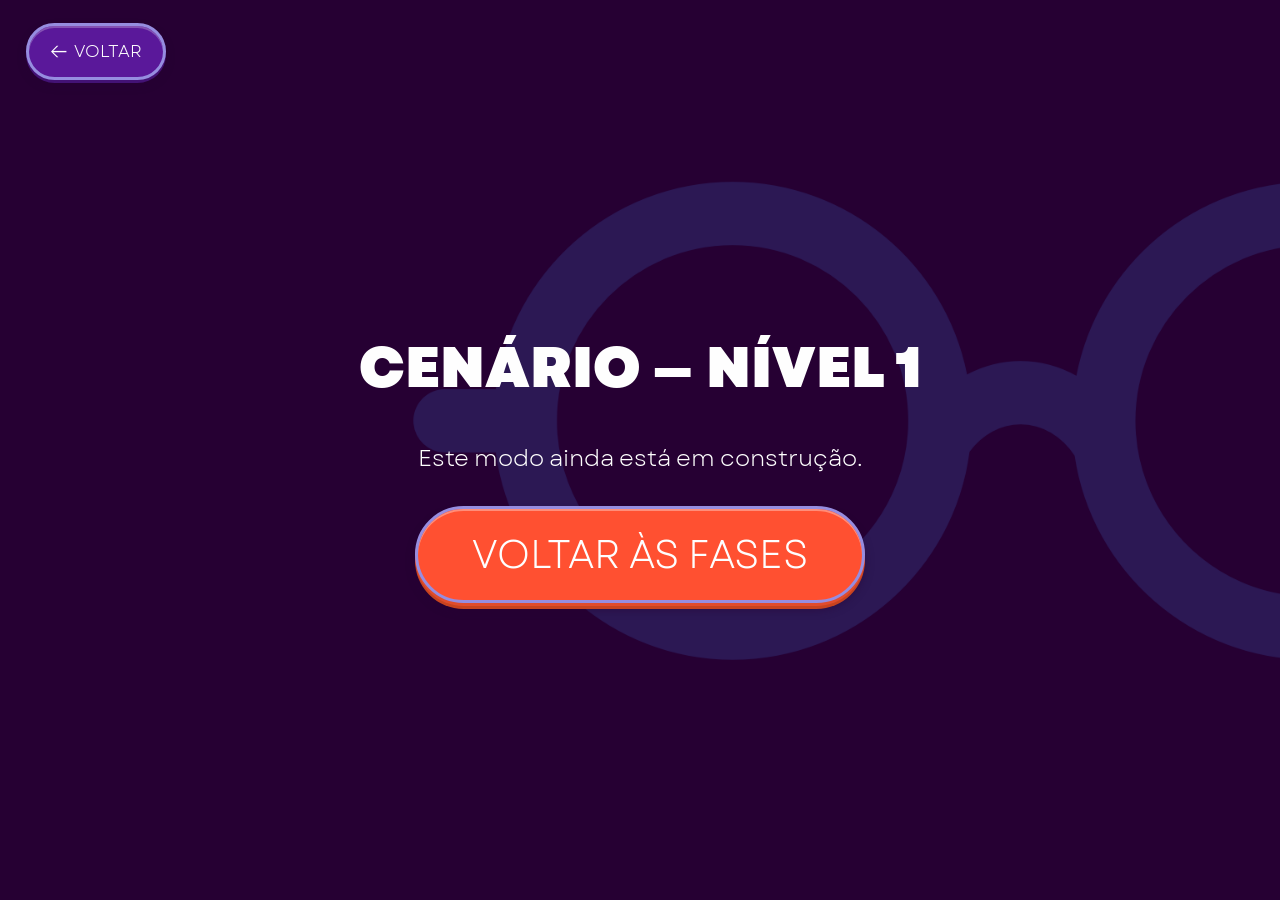
==== cenario.html @ 1d822c44 "Página das fases do modo cenário feita" ====
<!DOCTYPE html>
<html lang="pt-BR">
<head>
  <meta charset="UTF-8">
  <meta name="viewport" content="width=device-width, initial-scale=1.0">
  <title>Lineu — Cenário</title>
  <link rel="stylesheet" href="css/style.css">
</head>
<body>

  <a href="fases.html" class="voltar" aria-label="Voltar">
    <span class="voltar__seta" aria-hidden="true">&larr;</span> Voltar
  </a>

  <!-- Placeholder do modo Cenário. O nível escolhido chega pela query
       (?nivel=1). O jogo em si ainda não foi implementado — quando for,
       basta substituir o conteúdo de .cenario__group. -->
  <main class="cenario" id="cenario">
    <div class="cenario__spacer cenario__spacer--top" aria-hidden="true"></div>

    <div class="cenario__group">
      <h1 class="cenario__title" id="cenario-title">Cenário</h1>
      <p class="cenario__texto">Este modo ainda está em construção.</p>
      <a href="fases.html" class="btn">Voltar às fases</a>
    </div>

    <div class="cenario__spacer cenario__spacer--bottom" aria-hidden="true"></div>
  </main>

  <script src="js/cenario.js"></script>

</body>
</html>
---- css/style.css ----
/* ---------- Fontes ---------- */
@font-face {
  font-family: "Garet Book";
  src: url("../assets/fonts/Garet-Book.ttf") format("truetype");
  font-weight: 400;
  font-style: normal;
  font-display: swap;
}

@font-face {
  font-family: "Garet Heavy";
  src: url("../assets/fonts/Garet-Heavy.ttf") format("truetype");
  font-weight: 800;
  font-style: normal;
  font-display: swap;
}

/* ---------- Reset básico ---------- */
* {
  margin: 0;
  padding: 0;
  box-sizing: border-box;
}

html, body {
  height: 100%;
  overflow: hidden;
}

body {
  font-family: "Garet Book", sans-serif;
  background-color: #260033; /* fallback caso a imagem de fundo não carregue */
}

/* ---------- Transição entre páginas (slide) ----------
   Ativa a View Transitions API pra navegação entre documentos: a página
   atual desliza pra fora à esquerda enquanto a nova entra pela direita,
   como se uma "empurrasse" a outra. Suportado em Chrome/Edge e Safari;
   no Firefox a navegação continua normal, só sem o efeito. */
@view-transition {
  navigation: auto;
}

::view-transition-old(root),
::view-transition-new(root) {
  animation-duration: 0.4s;
  animation-timing-function: ease-in-out;
  mix-blend-mode: normal; /* evita a mistura de cor estranha do crossfade padrão */
}

::view-transition-old(root) {
  animation-name: lineu-slide-out-left;
}

::view-transition-new(root) {
  animation-name: lineu-slide-in-right;
}

@keyframes lineu-slide-out-left {
  to {
    transform: translateX(-100%);
  }
}

@keyframes lineu-slide-in-right {
  from {
    transform: translateX(100%);
  }
  to {
    transform: translateX(0);
  }
}

/* ---------- Wrapper base das páginas (fundo + sem scroll) ----------
   splash = página 1 (abertura) | menu = página 2 (menu principal)
   mode   = página 3 (escolha de modo, dentro de "Jogar")
   fases  = seleção de fase do modo Cenário | cenario = placeholder do modo */
.splash,
.menu,
.mode,
.fases,
.cenario {
  position: relative;
  height: 100vh;
  height: 100dvh; /* evita a barra de endereço do mobile gerar scroll */
  width: 100%;
  overflow: hidden;

  display: flex;
  flex-direction: column;
  align-items: center;

  padding-inline: 24px;

  background-image: url("../assets/img/fundo.png");
  background-size: cover;
  background-position: center;
  background-repeat: no-repeat;

  cursor: default;
}

/* Espaçadores flexíveis: mantêm a proporção vertical de cada mockup,
   mas encolhem juntos se a tela for baixa — nunca gera scroll, só
   reduz a "respiração" em volta do conteúdo. */
.splash__spacer,
.menu__spacer,
.mode__spacer,
.fases__spacer,
.cenario__spacer {
  flex-shrink: 1;
  min-height: 0;
}

.splash__spacer--top { flex: 2.65 1 0; }
.splash__spacer--bottom { flex: 1 1 0; }


.splash__content {
  display: flex;
  flex-direction: column;
  align-items: center;
  flex-shrink: 1;
  min-height: 0;
}

.splash__logo {
  width: clamp(220px, 39.27vw, 754px);
  height: auto;
  display: block;
}

.splash__slogan {
  margin-top: clamp(16px, 8.06vh, 100px);
  font-family: "Garet Book", sans-serif;
  font-weight: 400;
  font-size: clamp(22px, 3.0208vw, 58px);
  color: #FF5031;
  text-align: center;
  white-space: nowrap;
}

.splash__cta {
  margin-top: clamp(24px, 16.76vh, 210px);
  font-family: "Garet Book", sans-serif;
  font-weight: 400;
  font-size: clamp(15px, 1.9271vw, 37px);
  color: #FEFEFE;
  text-align: center;

  animation: cta-pulse 2.2s ease-in-out infinite;
}

@keyframes cta-pulse {
  0%, 100% { opacity: 1; }
  50% { opacity: 0.55; }
}

.splash__cta strong {
  font-family: "Garet Heavy", sans-serif;
  font-weight: 800;
}

/* ---------- Telas menores / retrato ---------- */
@media (max-width: 640px), (max-height: 500px) {
  .splash__slogan {
    white-space: normal;
    margin-top: 32px;
  }

  .splash__cta {
    margin-top: 40px;
  }

  .quiz__question {
    font-size: clamp(18px, 5vw, 30px);
  }

  .quiz__answer {
    font-size: clamp(13px, 3.6vw, 20px);
  }

  /* Em telas estreitas, a lista de resultados volta pra coluna única */
  .quiz__results-list {
    grid-template-columns: 1fr;
    grid-auto-flow: row;
    grid-template-rows: none;
  }
}

/* ---------- Menu (página 2) ---------- */
.menu__spacer--top {
  flex: 1.3 1 0;
}

.menu__spacer--bottom {
  flex: 1 1 0;
}

.menu__buttons {
  display: flex;
  flex-direction: column;
  align-items: center;
  gap: clamp(16px, 3.148vh, 34px);
  flex-shrink: 1;
  min-height: 0;
}

/* Botão em formato de pílula, igual ao layout: preenchimento laranja,
   contorno lilás fino. A "animação" pedida é o efeito 3D de pressionar
   (baseado no snippet enviado), só adaptado às cores do Lineu — no
   estado normal ele já fica idêntico à foto, o efeito aparece ao
   interagir. */
.btn {
  display: flex;
  align-items: center;
  justify-content: center;

  width: clamp(200px, 24.375vw, 468px);
  aspect-ratio: 468 / 114;

  font-family: "Garet Book", sans-serif;
  font-size: clamp(24px, 3.0208vw, 58px);
  color: #FEFEFE;
  text-transform: uppercase;
  text-align: center;
  text-decoration: none; /* caso o .btn seja um <a>, como o "Jogar" */

  background-color: #FF5031;
  border: 3px solid #968DE0;
  border-radius: 999px;

  cursor: pointer;
  transition: box-shadow 0.15s ease, translate 0.15s ease;

  box-shadow:
    inset 0 2px 0 0 rgba(255, 255, 255, 0.35),
    0 3px 0 0 #E14C2C,
    0 6px 0 0 #C7431F,
    0 7px 10px 0 rgba(38, 0, 51, 0.45);
}

.btn:active {
  translate: 0 5px;
  box-shadow:
    inset 0 1px 0 0 rgba(255, 255, 255, 0.35),
    0 1px 0 0 #E14C2C,
    0 2px 0 0 #C7431F,
    0 2px 4px 0 rgba(38, 0, 51, 0.45);
}

.btn:focus-visible {
  outline: 3px solid #FEFEFE;
  outline-offset: 3px;
}

.btn--primary {
  font-family: "Garet Heavy", sans-serif;
  font-size: clamp(28px, 3.3854vw, 65px);
  letter-spacing: 0.046em;
}

/* ---------- Botão "Voltar" (canto superior esquerdo) ----------
   Aparece em todas as telas menos no quiz (que tem o próprio botão de
   sair). É um <a href> real para disparar a View Transition. */
.voltar {
  position: fixed;
  top: clamp(14px, 2.6vh, 34px);
  left: clamp(14px, 2vw, 34px);
  z-index: 5; /* acima do conteúdo, abaixo dos pop-ups (.regras, z-index 10) */

  display: flex;
  align-items: center;
  gap: clamp(4px, 0.5vw, 10px);

  padding: clamp(8px, 1vw, 16px) clamp(16px, 1.6vw, 30px);

  font-family: "Garet Book", sans-serif;
  font-size: clamp(15px, 1.35vw, 26px);
  color: #FEFEFE;
  text-transform: uppercase;
  text-decoration: none;

  background-color: #5A189A;
  border: 3px solid #968DE0;
  border-radius: 999px;

  cursor: pointer;
  transition: box-shadow 0.15s ease, translate 0.15s ease;
  box-shadow:
    inset 0 2px 0 0 rgba(255, 255, 255, 0.25),
    0 3px 0 0 #431275,
    0 5px 8px 0 rgba(38, 0, 51, 0.4);
}

.voltar__seta {
  font-size: 1.25em;
  line-height: 1;
}

.voltar:hover {
  background-color: #6B22B4;
}

.voltar:active {
  translate: 0 4px;
  box-shadow:
    inset 0 1px 0 0 rgba(255, 255, 255, 0.25),
    0 1px 0 0 #431275,
    0 2px 4px 0 rgba(38, 0, 51, 0.4);
}

.voltar:focus-visible {
  outline: 3px solid #FEFEFE;
  outline-offset: 3px;
}

/* ---------- Seleção de modo (página 3, dentro de "Jogar") ---------- */
.mode__spacer--top { flex: 1.1 1 0; }
.mode__spacer--bottom { flex: 1 1 0; }

.mode__group {
  display: flex;
  flex-direction: column;
  align-items: center;
  flex-shrink: 1;
  min-height: 0;
}

.mode__title {
  margin: 0 0 clamp(24px, 5.37vh, 58px);
  font-family: "Garet Heavy", sans-serif;
  font-weight: 800;
  font-size: clamp(38px, 4.479vw, 86px);
  color: #FEFEFE;
  text-transform: uppercase;
  text-align: center;
}

.mode__buttons {
  display: flex;
  flex-direction: column;
  align-items: center;
  gap: clamp(16px, 3.148vh, 34px);
}

/* ---------- Seleção de fase (modo Cenário) ----------
   Referência de medidas: mockup 1920×1080 (layout_.png). Cada linha tem
   três colunas: cadeado (esquerda) · botão do nível (centro) · notas
   0–3 (direita). As colunas laterais são 1fr iguais, então o botão fica
   sempre centralizado na tela mesmo com cadeado e notas de larguras
   diferentes. Estado (cadeado, notas, se navega) vem de js/fases.js. */
.fases__spacer--top { flex: 1 1 0; }
.fases__spacer--bottom { flex: 1 1 0; }

.fases__group {
  display: flex;
  flex-direction: column;
  align-items: center;
  flex-shrink: 1;
  min-height: 0;
}

.fases__title {
  margin: 0 0 clamp(24px, 5.37vh, 58px);
  font-family: "Garet Heavy", sans-serif;
  font-weight: 800;
  font-size: clamp(38px, 4.479vw, 86px);
  color: #FEFEFE;
  text-transform: uppercase;
  text-align: center;
}

.fases__lista {
  list-style: none;
  margin: 0;
  padding: 0;

  display: flex;
  flex-direction: column;
  align-items: center;
  gap: clamp(14px, 3.15vh, 34px);

  /* Largura definida pra que as colunas 1fr das laterais sejam de fato
     iguais — assim o botão do nível fica centralizado na tela. */
  width: min(92vw, 1120px);
}

.fases__item {
  display: grid;
  grid-template-columns: 1fr auto 1fr;
  align-items: center;
  column-gap: clamp(12px, 2.4vw, 46px);
  width: 100%;
}

.fases__cadeado {
  justify-self: end;
  width: clamp(38px, 4.9vw, 94px);
  aspect-ratio: 1 / 1;
  display: block;
}

.fases__notas {
  justify-self: start;
  width: clamp(96px, 11vw, 212px);
  aspect-ratio: 234 / 78;
  display: block;
}

/* O botão do nível reaproveita o .btn (pílula laranja); só ajusto a
   proporção e o texto pro formato do mockup de fases. */
.fases__btn {
  aspect-ratio: 474 / 120;
  font-family: "Garet Book", sans-serif;
  font-size: clamp(20px, 2.55vw, 49px);
  letter-spacing: 0.02em;
}

.fases__btn:not([href]) {
  cursor: default;
}

/* Nível travado: cadeado fechado + botão e notas apagados no mesmo tom,
   pra deixar claro que ainda não dá pra jogar. O botão também perde o
   efeito de pressionar já que não faz nada. */
.fases__item--bloqueado .fases__notas,
.fases__item--bloqueado .fases__btn {
  opacity: 0.4;
}

.fases__item--bloqueado .fases__btn:active {
  translate: 0;
  box-shadow:
    inset 0 2px 0 0 rgba(255, 255, 255, 0.35),
    0 3px 0 0 #E14C2C,
    0 6px 0 0 #C7431F,
    0 7px 10px 0 rgba(38, 0, 51, 0.45);
}

/* ---------- Placeholder do modo Cenário ---------- */
.cenario__spacer--top { flex: 1.1 1 0; }
.cenario__spacer--bottom { flex: 1 1 0; }

.cenario__group {
  display: flex;
  flex-direction: column;
  align-items: center;
  flex-shrink: 1;
  min-height: 0;
  gap: clamp(18px, 3.5vh, 40px);
}

.cenario__title {
  margin: 0;
  font-family: "Garet Heavy", sans-serif;
  font-weight: 800;
  font-size: clamp(34px, 4.479vw, 86px);
  color: #FEFEFE;
  text-transform: uppercase;
  text-align: center;
}

.cenario__texto {
  margin: 0;
  font-family: "Garet Book", sans-serif;
  font-size: clamp(16px, 1.8vw, 34px);
  color: #FEFEFE;
  text-align: center;
}

.cenario__group .btn {
  width: auto;
  aspect-ratio: auto;
  padding: 0.45em 1.4em;
  white-space: nowrap;
}


/* ---------- Fases em telas estreitas / retrato ---------- */
@media (max-width: 640px), (max-height: 500px) {
  .fases__item {
    column-gap: clamp(8px, 2vw, 16px);
  }

  .fases__cadeado {
    width: clamp(32px, 8vw, 52px);
  }

  .fases__notas {
    width: clamp(72px, 20vw, 120px);
  }

  .fases__btn {
    width: clamp(150px, 44vw, 468px);
  }
}


@media (prefers-reduced-motion: reduce) {
  * {
    animation: none !important;
    transition: none !important;
  }

  ::view-transition-old(root),
  ::view-transition-new(root) {
    animation: none !important;
  }
}

/* Link invisível cobrindo a tela inicial inteira: clique/toque em
   qualquer ponto já navegam nativamente (precisa ser um <a href> de
   verdade pra "view transition" disparar — ver js/main.js). */
.splash__link {
  position: absolute;
  inset: 0;
  z-index: 2;
}

.splash__link:focus-visible {
  outline: 3px solid #FEFEFE;
  outline-offset: -6px;
}

/* ==================================================================
   Quiz (página 4)
   Referência de medidas: mockup 1920×1080 (layout 4.png / layout 4_.png)
   ================================================================== */

.quiz {
  position: relative;
  height: 100vh;
  height: 100dvh;
  width: 100%;
  overflow: hidden;

  display: flex;
  flex-direction: column;
  align-items: center;
  justify-content: center;

  background-image: url("../assets/img/fundo-claro.png");
  background-size: cover;
  background-position: center;
  background-repeat: no-repeat;

  cursor: default;
}

.quiz__stage[hidden],
.quiz__timer[hidden],
.quiz__back[hidden] {
  display: none;
}

/* ---------- Palco: pergunta + respostas ---------- */
.quiz__stage {
  display: flex;
  flex-direction: column;
  align-items: center;
  gap: clamp(20px, 6.5vh, 80px);

  width: 100%;
  max-width: 1583px;
  padding-inline: clamp(12px, 1.5vw, 20px);
  flex-shrink: 1;
  min-height: 0;
}

/* ---------- Caixa da pergunta ----------
   Largura fixa; altura é fluida (padding + line-height), então quando o
   texto quebra pra 2 linhas ela cresce sozinha — sem precisar de duas
   classes CSS diferentes pra "curta"/"longa". */
.quiz__question {
  width: 100%;
  box-sizing: border-box;

  background-color: #FF5031;
  border-radius: clamp(20px, 3.49vw, 67px);

  padding-block: clamp(12px, 2.03vw, 39px);
  padding-inline: clamp(16px, 3.33vw, 64px);

  font-family: "Garet Heavy", sans-serif;
  font-weight: 800;
  font-size: clamp(16px, 2.6vw, 50px);
  line-height: 1.3;
  color: #FEFEFE;
  text-align: left;
}

/* ---------- Respostas ----------
   Duas disposições possíveis, aplicadas via JS conforme o tamanho do
   texto:
   - .quiz__answers--grid   → grade 2×2 (respostas curtas)
   - .quiz__answers--stack  → coluna única (respostas longas)
   A ordem no HTML é sempre a,b,c,d; no modo grade, grid-auto-flow:column
   faz a e b caírem na coluna esquerda e c,d na direita (igual ao mockup). */
.quiz__answers {
  --answer-height: clamp(34px, 5.26vw, 101px);
  display: grid;
  grid-auto-flow: column;
  grid-template-rows: repeat(2, auto);
  grid-auto-columns: max-content;
  column-gap: clamp(16px, 2.55vw, 49px);
  row-gap: clamp(8px, 1.5vh, 18px);
  justify-content: center;
}

.quiz__answers--grid .quiz__answer {
  max-width: 44vw;
}

.quiz__answers--stack .quiz__answer {
  max-width: min(92vw, 1583px);
}

.quiz__answers--stack {
  display: flex;
  flex-direction: column;
  align-items: center;
  row-gap: clamp(8px, 1.5vh, 18px);
}

/* ---------- Pílula de resposta ---------- */
.quiz__answer {
  box-sizing: border-box;
  display: flex;
  align-items: center;
  flex-shrink: 0;

  height: var(--answer-height);
  border-radius: 999px;
  background-color: #5A189A;

  padding-left: calc(var(--answer-height) * 0.135);
  padding-right: clamp(16px, 2.86vw, 55px);

  font-family: "Garet Book", sans-serif;
  font-size: clamp(16px, 2.29vw, 44px);
  color: #FEFEFE;
  white-space: nowrap;

  cursor: pointer;
  border: none;
  text-align: left;

  transition: background-color 0.2s ease;
}

.quiz__answer-letter {
  box-sizing: border-box;
  flex-shrink: 0;
  display: flex;
  align-items: center;
  justify-content: center;

  width: calc(var(--answer-height) * 0.73);
  height: calc(var(--answer-height) * 0.73);
  margin-right: calc(var(--answer-height) * 0.24);

  background-color: #FEFEFE;
  border-radius: 50%;

  font-family: "Garet Heavy", sans-serif;
  font-weight: 800;
  font-size: calc(var(--answer-height) * 0.42);
  color: #FF5031;
  text-transform: lowercase;
}

.quiz__answer:disabled {
  cursor: default;
}

/* Feedback depois de responder (ou tempo esgotado) */
.quiz__answer--correct {
  background-color: #2FAE66;
}

.quiz__answer--wrong {
  background-color: #C7431F;
}

/* ---------- Relógio + barra de tempo ---------- */
.quiz__timer {
  position: absolute;
  left: 15.2083vw;
  top: 81.76vh;
  width: 64.9479vw;
  aspect-ratio: 1251 / 145;
}

.quiz__timer-frame {
  display: block;
  width: 100%;
  height: 100%;
}

.quiz__timer-track {
  position: absolute;
  left: 13.95%;
  top: 55.1%;
  width: 84.2%;
  height: 6.5%;
  border-radius: 999px;
  overflow: hidden;
}

.quiz__timer-fill {
  width: 0%;
  height: 100%;
  border-radius: 999px;

  background-image: linear-gradient(90deg, #508C8B, #78FFFC, #508C8B);
  background-size: 200% 100%;
  animation: quiz-timer-shimmer 1.4s linear infinite;
}

@keyframes quiz-timer-shimmer {
  from { background-position: 0% 0; }
  to { background-position: -200% 0; }
}

/* ---------- Botão voltar ao menu ---------- */
.quiz__back {
  position: absolute;
  top: 81.94vh;
  right: 8.75vw;
  width: 6.04vw;
  aspect-ratio: 1 / 1;

  display: block;
  border-radius: 50%;
  transition: translate 0.15s ease;
}

.quiz__back img {
  display: block;
  width: 100%;
  height: 100%;
}

.quiz__back:active {
  translate: 0 3px;
}

.quiz__back:focus-visible {
  outline: 3px solid #5A189A;
  outline-offset: 3px;
}

/* ---------- Tela de resultado ---------- */
.quiz__results[hidden] {
  display: none;
}

.quiz__results {
  position: relative;
  z-index: 3;
  display: flex;
  flex-direction: column;
  align-items: center;
  gap: clamp(20px, 4vh, 48px);

  width: 100%;
  max-width: 1240px;
  padding-inline: clamp(24px, 7vw, 110px);
}

.quiz__results-title {
  font-family: "Garet Heavy", sans-serif;
  font-weight: 800;
  font-size: clamp(32px, 4.479vw, 86px);
  color: #5A189A;
  text-transform: uppercase;
  text-align: center;
}

.quiz__results-list {
  display: grid;
  grid-template-columns: repeat(2, 1fr);
  grid-auto-flow: column;
  grid-template-rows: repeat(4, auto);
  column-gap: clamp(16px, 2vw, 32px);
  row-gap: clamp(10px, 1.8vh, 22px);
  width: 100%;
}

.quiz__result-item {
  display: flex;
  align-items: center;
  gap: clamp(10px, 1.2vw, 20px);

  width: 100%;
  box-sizing: border-box;
  border-radius: 999px;
  padding-block: clamp(5px, 0.6vw, 11px);
  padding-inline: clamp(14px, 1.8vw, 30px);

  background-color: #5A189A;
  color: #FEFEFE;
  font-family: "Garet Book", sans-serif;
  font-size: clamp(13px, 1.25vw, 22px);
  line-height: 1.25;
}

.quiz__result-icon {
  flex-shrink: 0;
  display: flex;
  align-items: center;
  justify-content: center;

  width: clamp(22px, 1.7vw, 32px);
  height: clamp(22px, 1.7vw, 32px);
  border-radius: 50%;

  font-family: "Garet Heavy", sans-serif;
  font-size: clamp(13px, 1.05vw, 19px);
  color: #FEFEFE;
}

.quiz__result-item--correct .quiz__result-icon {
  background-color: #2FAE66;
}

.quiz__result-item--wrong .quiz__result-icon {
  background-color: #C7431F;
}

.quiz__results .btn {
  width: auto;
  aspect-ratio: auto;
  padding: 0.5em 1.4em;
  white-space: nowrap;
}

/* ==================================================================
   Pop-ups do menu — "Regras" e "Sobre" (página 2)
   O bloco .regras é o estilo compartilhado dos dois pop-ups. Abrem pelo
   botão correspondente; fecham no X, no clique fora da caixa ou com Esc
   (ver js/menu.js).
   ================================================================== */

.regras {
  position: fixed;
  inset: 0;
  z-index: 10;

  display: flex;
  align-items: center;
  justify-content: center;
  padding: clamp(16px, 4vw, 48px);

  background-color: rgba(38, 0, 51, 0.72);

  animation: regras-fundo 0.2s ease-out;
}

.regras[hidden] {
  display: none;
}

.regras__caixa {
  position: relative;
  width: 100%;
  max-width: clamp(320px, 62vw, 900px);
  max-height: 86vh;
  max-height: 86dvh;
  overflow-y: auto;

  background-color: #FEFEFE;
  border: 3px solid #968DE0;
  border-radius: clamp(16px, 1.8vw, 34px);

  padding: clamp(24px, 3.6vw, 64px);

  animation: regras-caixa 0.22s ease-out;

  /* Barra de rolagem fina, dentro da caixa e nas cores do pop-up, em vez
     da barra padrão do navegador colada na borda. */
  scrollbar-width: thin;
  scrollbar-color: #968DE0 transparent;
}

.regras__caixa::-webkit-scrollbar {
  width: clamp(6px, 0.5vw, 10px);
}

.regras__caixa::-webkit-scrollbar-track {
  background: transparent;
  margin-block: clamp(16px, 1.8vw, 34px); /* acompanha o border-radius da caixa */
}

.regras__caixa::-webkit-scrollbar-thumb {
  background-color: #968DE0;
  border-radius: 999px;
}

.regras__caixa::-webkit-scrollbar-thumb:hover {
  background-color: #7B71C9;
}

.regras__fechar {
  position: absolute;
  top: clamp(10px, 1.2vw, 22px);
  right: clamp(10px, 1.2vw, 22px);

  display: flex;
  align-items: center;
  justify-content: center;

  width: clamp(36px, 3vw, 56px);
  height: clamp(36px, 3vw, 56px);

  background-color: #FF5031;
  color: #FEFEFE;
  border: none;
  border-radius: 50%;

  font-family: "Garet Book", sans-serif;
  font-size: clamp(22px, 2vw, 38px);
  line-height: 1;

  cursor: pointer;
  transition: translate 0.15s ease, background-color 0.15s ease;
}

.regras__fechar:hover {
  background-color: #E14C2C;
}

.regras__fechar:active {
  translate: 0 2px;
}

.regras__fechar:focus-visible {
  outline: 3px solid #5A189A;
  outline-offset: 3px;
}

.regras__titulo {
  margin: 0 0 clamp(16px, 2vw, 32px);
  padding-right: clamp(40px, 4vw, 64px); /* espaço pro botão X */

  font-family: "Garet Heavy", sans-serif;
  font-weight: 800;
  font-size: clamp(28px, 3.2vw, 60px);
  color: #5A189A;
  text-transform: uppercase;
}

.regras__lista {
  margin: 0;
  padding-left: 1.2em;

  display: flex;
  flex-direction: column;
  gap: clamp(8px, 1.2vh, 16px);

  font-family: "Garet Book", sans-serif;
  font-size: clamp(15px, 1.35vw, 26px);
  line-height: 1.4;
  color: #260033;
}

.regras__lista strong {
  font-family: "Garet Heavy", sans-serif;
  font-weight: 800;
}

/* Parágrafos do pop-up "Sobre" (o de regras usa lista). */
.regras__texto {
  margin: 0 0 clamp(10px, 1.4vh, 18px);

  font-family: "Garet Book", sans-serif;
  font-size: clamp(15px, 1.35vw, 26px);
  line-height: 1.4;
  color: #260033;
}

.regras__texto:last-child {
  margin-bottom: 0;
}

.regras__texto strong {
  font-family: "Garet Heavy", sans-serif;
  font-weight: 800;
}

@keyframes regras-fundo {
  from { opacity: 0; }
  to { opacity: 1; }
}

@keyframes regras-caixa {
  from { opacity: 0; transform: translateY(12px) scale(0.98); }
  to { opacity: 1; transform: translateY(0) scale(1); }
}
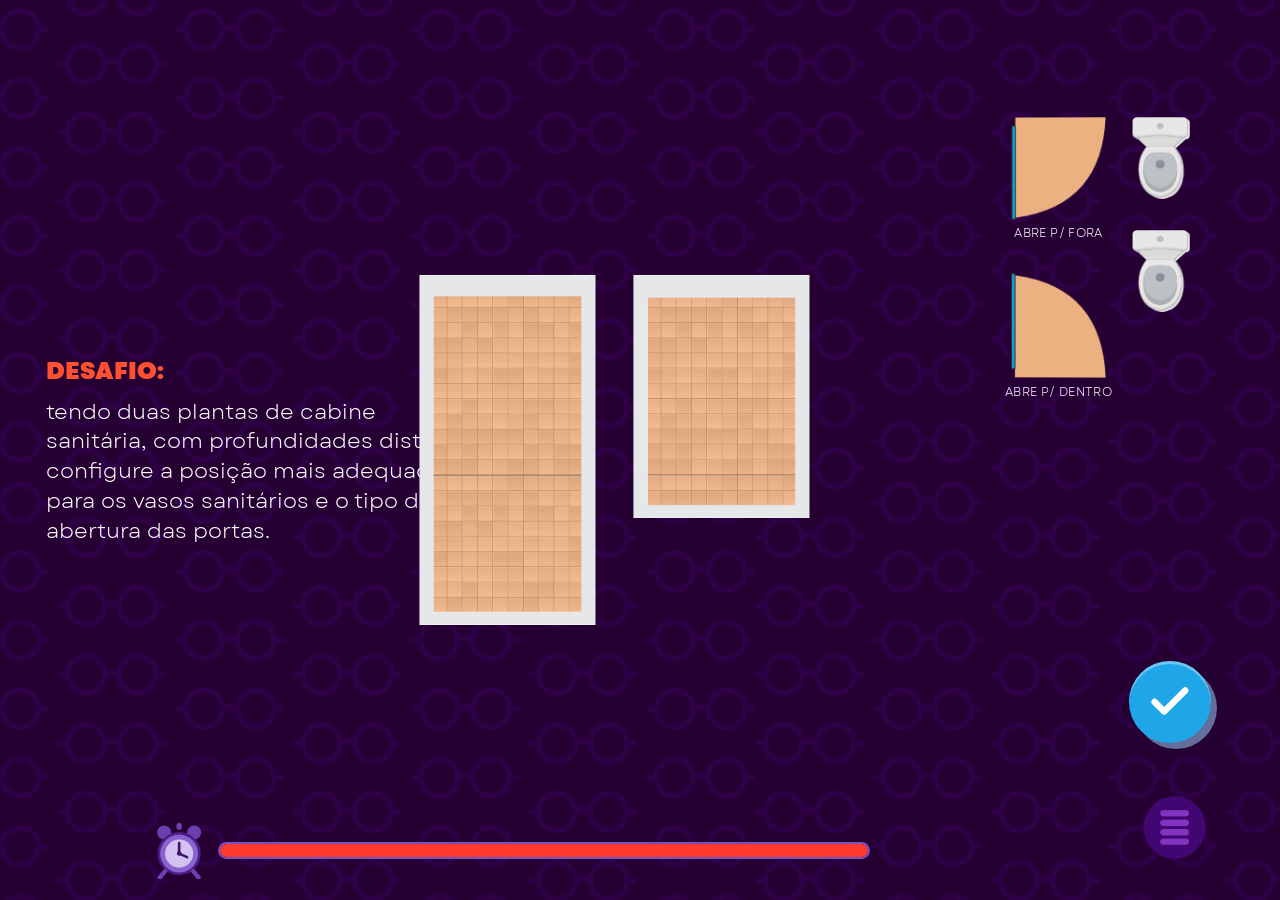
==== commit bf64eeb2: "Primeira fase do cenário completa e funcionando" ====
--- a/cenario.html
+++ b/cenario.html
@@ -8,14 +8,105 @@
 </head>
 <body>
 
-  <a href="fases.html" class="voltar" aria-label="Voltar">
-    <span class="voltar__seta" aria-hidden="true">&larr;</span> Voltar
-  </a>
+  <!-- ================= Fase 1 do modo Cenário =================
+       Só aparece com ?nivel=1 (js/cenario.js). Quebra-cabeça de montagem:
+       arrastar da bandeja os 2 vasos e as 2 portas para dentro das cabines
+       e confirmar no botão. Resposta certa (norma dos 60 cm de manobra):
+       cabine profunda -> porta abre para dentro; cabine rasa -> porta abre
+       para fora; vaso sempre encostado na parede do fundo. -->
+  <main class="fase1" id="fase1" hidden>
 
-  <!-- Placeholder do modo Cenário. O nível escolhido chega pela query
-       (?nivel=1). O jogo em si ainda não foi implementado — quando for,
-       basta substituir o conteúdo de .cenario__group. -->
-  <main class="cenario" id="cenario">
+    <p class="fase1__desafio">
+      <strong>Desafio:</strong> tendo duas plantas de cabine sanitária, com
+      profundidades distintas, configure a posição mais adequada para os
+      vasos sanitários e o tipo de abertura das portas.
+    </p>
+
+    <div class="fase1__cabines">
+      <div class="fase1__cabine fase1__cabine--maior" data-cabine="maior">
+        <img class="fase1__planta" src="assets/img/planta-maior.png"
+             alt="Planta da cabine mais profunda" draggable="false">
+      </div>
+      <div class="fase1__cabine fase1__cabine--menor" data-cabine="menor">
+        <img class="fase1__planta" src="assets/img/planta-menor.png"
+             alt="Planta da cabine mais rasa" draggable="false">
+      </div>
+    </div>
+
+    <div class="fase1__bandeja" id="fase1-bandeja" aria-label="Peças para montar">
+      <div class="fase1__bandeja-col">
+        <div class="fase1__peca fase1__peca--porta" data-tipo="porta" data-abertura="fora">
+          <img src="assets/img/porta-fora.png" alt="Porta que abre para fora" draggable="false">
+          <span class="fase1__peca-legenda">Abre p/ fora</span>
+        </div>
+        <div class="fase1__peca fase1__peca--porta" data-tipo="porta" data-abertura="dentro">
+          <img src="assets/img/porta-dentro.png" alt="Porta que abre para dentro" draggable="false">
+          <span class="fase1__peca-legenda">Abre p/ dentro</span>
+        </div>
+      </div>
+      <div class="fase1__bandeja-col">
+        <div class="fase1__peca fase1__peca--vaso" data-tipo="vaso">
+          <img src="assets/img/vaso.png" alt="Vaso sanitário" draggable="false">
+        </div>
+        <div class="fase1__peca fase1__peca--vaso" data-tipo="vaso">
+          <img src="assets/img/vaso.png" alt="Vaso sanitário" draggable="false">
+        </div>
+      </div>
+    </div>
+
+    <button type="button" class="fase1__confirmar" id="fase1-confirmar" aria-label="Confirmar montagem">
+      <svg viewBox="0 0 24 24" aria-hidden="true">
+        <path d="M20 6L9 17l-5-5" fill="none" stroke="#FFFFFF" stroke-width="3.4"
+              stroke-linecap="round" stroke-linejoin="round"/>
+      </svg>
+    </button>
+
+    <a href="fases.html" class="fase1__menu" aria-label="Voltar para a escolha de fases">
+      <img src="assets/img/menu-lista.png" alt="" draggable="false">
+    </a>
+
+    <div class="fase1__tempo" aria-hidden="true">
+      <svg class="fase1__relogio" viewBox="0 0 64 66">
+        <circle cx="15" cy="13" r="8" fill="#6A3FB0"/>
+        <circle cx="49" cy="13" r="8" fill="#6A3FB0"/>
+        <rect x="29" y="2" width="6" height="8" rx="3" fill="#6A3FB0"/>
+        <circle cx="32" cy="37" r="23" fill="#8A63D2" stroke="#4B1E86" stroke-width="3"/>
+        <circle cx="32" cy="37" r="16" fill="#D3C1F0"/>
+        <line x1="32" y1="37" x2="32" y2="25" stroke="#3A1568" stroke-width="3" stroke-linecap="round"/>
+        <line x1="32" y1="37" x2="41" y2="41" stroke="#3A1568" stroke-width="3" stroke-linecap="round"/>
+        <circle cx="32" cy="37" r="2.6" fill="#3A1568"/>
+        <line x1="16" y1="57" x2="10" y2="64" stroke="#6A3FB0" stroke-width="5" stroke-linecap="round"/>
+        <line x1="48" y1="57" x2="54" y2="64" stroke="#6A3FB0" stroke-width="5" stroke-linecap="round"/>
+      </svg>
+      <div class="fase1__tempo-trilha">
+        <div class="fase1__tempo-fill" id="fase1-tempo-fill"></div>
+      </div>
+    </div>
+
+    <p class="fase1__aviso" id="fase1-aviso" role="status" hidden></p>
+
+    <!-- Overlay de fim de fase: sucesso (mostra a norma) ou tempo esgotado.
+         Reaproveita o visual dos pop-ups do menu (.regras / .regras__caixa). -->
+    <div class="regras" id="fase1-overlay" hidden>
+      <div class="regras__caixa" role="dialog" aria-modal="true" aria-labelledby="fase1-overlay-titulo">
+        <h1 class="regras__titulo" id="fase1-overlay-titulo">Compreenda as normas</h1>
+        <p class="regras__texto" id="fase1-overlay-texto"></p>
+        <p class="regras__texto fase1__overlay-notas" id="fase1-overlay-notas" hidden></p>
+        <div class="fase1__overlay-acoes">
+          <button type="button" class="btn" id="fase1-rejogar">Jogar de novo</button>
+          <a href="fases.html" class="btn btn--primary">Voltar às fases</a>
+        </div>
+      </div>
+    </div>
+
+  </main>
+
+  <!-- ================= Placeholder (Nível 2 e 3) ================= -->
+  <main class="cenario" id="cenario-placeholder" hidden>
+    <a href="fases.html" class="voltar" aria-label="Voltar">
+      <span class="voltar__seta" aria-hidden="true">&larr;</span> Voltar
+    </a>
+
     <div class="cenario__spacer cenario__spacer--top" aria-hidden="true"></div>
 
     <div class="cenario__group">
@@ -27,6 +118,7 @@
     <div class="cenario__spacer cenario__spacer--bottom" aria-hidden="true"></div>
   </main>
 
+  <script src="js/progresso-cenario.js"></script>
   <script src="js/cenario.js"></script>
 
 </body>
--- a/css/style.css
+++ b/css/style.css
@@ -474,6 +474,427 @@
   aspect-ratio: auto;
   padding: 0.45em 1.4em;
   white-space: nowrap;
+}
+
+/* ==================================================================
+   Cenário — Fase 1 (quebra-cabeça de montagem)
+   Referência de medidas: mockups 1920×1080 (montado.png / desmontado.png).
+   Arrastar da bandeja: 2 vasos + 2 portas -> soltar dentro das cabines.
+   ================================================================== */
+.fase1 {
+  position: relative;
+  height: 100vh;
+  height: 100dvh;
+  width: 100%;
+  overflow: hidden;
+
+  background-image: url("../assets/img/fundo-padrao.png");
+  background-size: cover;
+  background-position: center;
+  background-repeat: no-repeat;
+
+  font-family: "Garet Book", sans-serif;
+  cursor: default;
+}
+
+.fase1[hidden],
+.cenario[hidden] {
+  display: none;
+}
+
+/* ---------- Enunciado (canto esquerdo) ---------- */
+.fase1__desafio {
+  position: absolute;
+  left: clamp(16px, 3.6vw, 70px);
+  top: 50%;
+  transform: translateY(-50%);
+  max-width: min(34vw, 470px);
+
+  font-size: clamp(13px, 1.66vw, 32px);
+  line-height: 1.4;
+  color: #FEFEFE;
+}
+
+.fase1__desafio strong {
+  display: block;
+  margin-bottom: 0.35em;
+  font-family: "Garet Heavy", sans-serif;
+  font-weight: 800;
+  color: #FF5031;
+  text-transform: uppercase;
+  font-size: 1.12em;
+}
+
+/* ---------- As duas cabines ---------- */
+.fase1__cabines {
+  position: absolute;
+  left: 48%;
+  top: 50%;
+  transform: translate(-50%, -50%);
+
+  display: flex;
+  align-items: flex-start;
+  gap: clamp(10px, 3vw, 58px);
+}
+
+.fase1__cabine {
+  position: relative;
+  overflow: visible;
+  width: clamp(112px, 13.7vw, 263px);
+  border-radius: 6px;
+  transition: box-shadow 0.15s ease;
+}
+
+.fase1__cabine.is-errada {
+  box-shadow: 0 0 0 4px #FF3B2F, 0 0 24px 4px rgba(255, 59, 47, 0.6);
+}
+
+.fase1__planta {
+  display: block;
+  width: 100%;
+  height: auto;
+  user-select: none;
+  -webkit-user-drag: none;
+  pointer-events: none;
+}
+
+/* ---------- Bandeja (peças na direita) ----------
+   Duas colunas, como no mockup: portas à esquerda, vasos à direita. */
+.fase1__bandeja {
+  position: absolute;
+  right: clamp(12px, 7vw, 140px);
+  top: clamp(16px, 13vh, 150px);
+
+  display: flex;
+  align-items: flex-start;
+  gap: clamp(10px, 2vw, 40px);
+}
+
+.fase1__bandeja-col {
+  display: flex;
+  flex-direction: column;
+  align-items: center;
+  gap: clamp(12px, 3.4vh, 40px);
+}
+
+/* ---------- Peças arrastáveis ---------- */
+.fase1__peca {
+  position: relative;
+  display: flex;
+  flex-direction: column;
+  align-items: center;
+  gap: clamp(2px, 0.5vh, 6px);
+
+  cursor: grab;
+  touch-action: none;
+  user-select: none;
+  z-index: 4;
+}
+
+.fase1__peca img {
+  display: block;
+  width: 100%;
+  height: auto;
+  -webkit-user-drag: none;
+  user-select: none;
+  pointer-events: none;
+}
+
+.fase1__peca--porta { width: clamp(54px, 7.4vw, 150px); }
+.fase1__peca--vaso { width: clamp(38px, 4.6vw, 90px); }
+
+.fase1__peca-legenda {
+  font-family: "Garet Book", sans-serif;
+  font-size: clamp(9px, 0.95vw, 16px);
+  color: #FEFEFE;
+  text-transform: uppercase;
+  letter-spacing: 0.03em;
+  text-align: center;
+  white-space: nowrap;
+}
+
+.fase1__peca.is-arrastando {
+  cursor: grabbing;
+  z-index: 999;
+  filter: drop-shadow(0 10px 16px rgba(0, 0, 0, 0.45));
+}
+
+.fase1__peca.is-arrastando .fase1__peca-legenda,
+.fase1__peca.is-colocada .fase1__peca-legenda {
+  display: none;
+}
+
+/* Peça já colocada dentro de uma cabine: posicionada em relação à cabine. */
+.fase1__cabine .fase1__peca.is-colocada {
+  position: absolute;
+  z-index: 3;
+}
+
+.fase1__cabine .fase1__peca--vaso.is-colocada {
+  width: 46%;
+  left: 50%;
+  transform: translateX(-50%);
+}
+.fase1__cabine .fase1__peca--vaso.is-vaso-topo { top: 6%; }
+.fase1__cabine .fase1__peca--vaso.is-vaso-porta { bottom: 8%; top: auto; }
+
+/* A porta encaixa no canto inferior esquerdo (dobradiça na parede). A que
+   "abre para dentro" fica dentro da cabine; a que "abre para fora" projeta
+   para baixo, fora dela (por isso .fase1__cabine tem overflow visível). */
+.fase1__cabine .fase1__peca--porta.is-colocada {
+  width: 84%;
+  left: 4%;
+  transform: none;
+}
+.fase1__cabine .fase1__peca--porta[data-abertura="dentro"].is-colocada {
+  bottom: 3%;
+  top: auto;
+}
+.fase1__cabine .fase1__peca--porta[data-abertura="fora"].is-colocada {
+  top: calc(100% - 9%);
+  bottom: auto;
+}
+
+/* ---------- Botão confirmar (✓) ---------- */
+.fase1__confirmar {
+  position: absolute;
+  right: clamp(14px, 5.4vw, 104px);
+  bottom: clamp(84px, 17.5vh, 200px);
+
+  display: flex;
+  align-items: center;
+  justify-content: center;
+
+  width: clamp(52px, 6.4vw, 122px);
+  height: clamp(52px, 6.4vw, 122px);
+  padding: 0;
+
+  background-color: #1FA6E8;
+  border: none;
+  border-radius: 50%;
+  cursor: pointer;
+  z-index: 5;
+
+  box-shadow:
+    inset 0 3px 0 0 rgba(255, 255, 255, 0.35),
+    6px 6px 0 0 rgba(150, 200, 240, 0.55),
+    0 6px 14px 0 rgba(38, 0, 51, 0.45);
+  transition: translate 0.12s ease, box-shadow 0.12s ease;
+}
+
+.fase1__confirmar svg {
+  display: block;
+  width: 56%;
+  height: 56%;
+}
+
+.fase1__confirmar:hover { background-color: #159AD9; }
+
+.fase1__confirmar:active {
+  translate: 3px 3px;
+  box-shadow:
+    inset 0 2px 0 0 rgba(255, 255, 255, 0.35),
+    2px 2px 0 0 rgba(150, 200, 240, 0.55),
+    0 3px 7px 0 rgba(38, 0, 51, 0.45);
+}
+
+.fase1__confirmar:focus-visible {
+  outline: 3px solid #FEFEFE;
+  outline-offset: 3px;
+}
+
+/* ---------- Botão menu (volta às fases) ---------- */
+.fase1__menu {
+  position: absolute;
+  right: clamp(16px, 5.8vw, 112px);
+  bottom: clamp(18px, 4.6vh, 56px);
+
+  width: clamp(40px, 4.9vw, 94px);
+  display: block;
+  border-radius: 50%;
+  z-index: 5;
+  transition: translate 0.12s ease;
+}
+
+.fase1__menu img {
+  display: block;
+  width: 100%;
+  height: auto;
+}
+
+.fase1__menu:active { translate: 0 3px; }
+
+.fase1__menu:focus-visible {
+  outline: 3px solid #FEFEFE;
+  outline-offset: 3px;
+}
+
+/* ---------- Cronômetro ---------- */
+.fase1__tempo {
+  position: absolute;
+  left: clamp(64px, 17vw, 328px);
+  right: clamp(190px, 32vw, 610px);
+  bottom: clamp(16px, 4.6vh, 56px);
+  height: clamp(12px, 1.9vh, 24px);
+}
+
+.fase1__relogio {
+  position: absolute;
+  right: calc(100% + clamp(6px, 0.8vw, 16px));
+  bottom: 50%;
+  transform: translateY(50%);
+  width: clamp(38px, 4.4vw, 84px);
+  height: auto;
+}
+
+.fase1__tempo-trilha {
+  width: 100%;
+  height: 100%;
+  background-color: #5A189A;
+  border: 2px solid #7B4FC0;
+  border-radius: 999px;
+  overflow: hidden;
+}
+
+.fase1__tempo-fill {
+  width: 0%;
+  height: 100%;
+  border-radius: 999px;
+  background-color: #FF3B2F;
+}
+
+/* ---------- Aviso (toast) ---------- */
+.fase1__aviso {
+  position: absolute;
+  left: 50%;
+  bottom: clamp(66px, 13vh, 150px);
+  transform: translateX(-50%);
+  max-width: min(80vw, 620px);
+
+  padding: clamp(8px, 1vw, 16px) clamp(14px, 1.8vw, 28px);
+  background-color: rgba(38, 0, 51, 0.92);
+  border: 2px solid #968DE0;
+  border-radius: 14px;
+
+  font-size: clamp(13px, 1.35vw, 24px);
+  line-height: 1.35;
+  color: #FEFEFE;
+  text-align: center;
+  z-index: 6;
+}
+
+.fase1__aviso[hidden] { display: none; }
+
+/* ---------- Overlay de fim de fase ----------
+   Reaproveita .regras / .regras__caixa, mas sem a animação de entrada
+   (que pode deixar o painel preso em opacity 0 em alguns navegadores). */
+#fase1-overlay,
+#fase1-overlay .regras__caixa {
+  animation: none;
+}
+
+.fase1__overlay-notas {
+  font-family: "Garet Heavy", sans-serif;
+  font-weight: 800;
+  color: #5A189A;
+}
+
+.fase1__overlay-notas[hidden] { display: none; }
+
+.fase1__overlay-acoes {
+  display: flex;
+  flex-wrap: wrap;
+  justify-content: center;
+  gap: clamp(10px, 1.4vw, 20px);
+  margin-top: clamp(16px, 2vw, 28px);
+}
+
+.fase1__overlay-acoes .btn {
+  width: auto;
+  aspect-ratio: auto;
+  padding: 0.5em 1.3em;
+  font-size: clamp(15px, 1.6vw, 26px);
+  white-space: nowrap;
+}
+
+/* ---------- Fase 1 em telas estreitas / retrato ----------
+   O jogo é calibrado para paisagem (como o resto do projeto). Em telas
+   estreitas o enunciado, as cabines e a bandeja passam a fluir numa
+   coluna central rolável; só o cronômetro e os dois botões ficam fixos
+   nos cantos de baixo. */
+@media (max-aspect-ratio: 5/4), (max-width: 760px) {
+  .fase1 {
+    height: auto;
+    min-height: 100vh;
+    min-height: 100dvh;
+    overflow-x: hidden;
+    overflow-y: auto;
+
+    display: flex;
+    flex-direction: column;
+    align-items: center;
+    padding-bottom: clamp(88px, 16vh, 130px); /* espaço pros botões fixos */
+  }
+
+  .fase1__desafio,
+  .fase1__cabines,
+  .fase1__bandeja {
+    position: static;
+    transform: none;
+  }
+
+  .fase1__desafio {
+    max-width: none;
+    margin: clamp(28px, 6vh, 56px) auto clamp(10px, 2vh, 20px);
+    padding-inline: clamp(16px, 5vw, 40px);
+    text-align: center;
+  }
+
+  .fase1__desafio strong { font-size: 1em; }
+
+  .fase1__cabines {
+    justify-content: center;
+    margin: clamp(6px, 2vh, 18px) auto clamp(16px, 4vh, 32px);
+  }
+
+  .fase1__cabine { width: clamp(74px, 22vw, 150px); }
+
+  .fase1__bandeja {
+    flex-wrap: wrap;
+    justify-content: center;
+    gap: clamp(10px, 4vw, 28px);
+    margin-bottom: clamp(12px, 3vh, 28px);
+  }
+
+  .fase1__bandeja-col {
+    flex-direction: row;
+    gap: clamp(10px, 4vw, 28px);
+  }
+
+  .fase1__peca--porta { width: clamp(52px, 15vw, 96px); }
+  .fase1__peca--vaso { width: clamp(34px, 9vw, 58px); }
+
+  .fase1__confirmar {
+    right: clamp(12px, 4vw, 32px);
+    bottom: clamp(12px, 3vh, 28px);
+  }
+
+  .fase1__menu {
+    right: clamp(12px, 4vw, 32px);
+    bottom: auto;
+    top: clamp(12px, 3vh, 24px);
+  }
+
+  .fase1__tempo {
+    left: clamp(58px, 18vw, 120px);
+    right: clamp(74px, 22vw, 130px);
+    bottom: clamp(14px, 3.4vh, 32px);
+  }
+
+  .fase1__aviso {
+    position: fixed;
+    bottom: clamp(96px, 20vh, 170px);
+  }
 }
 
 
